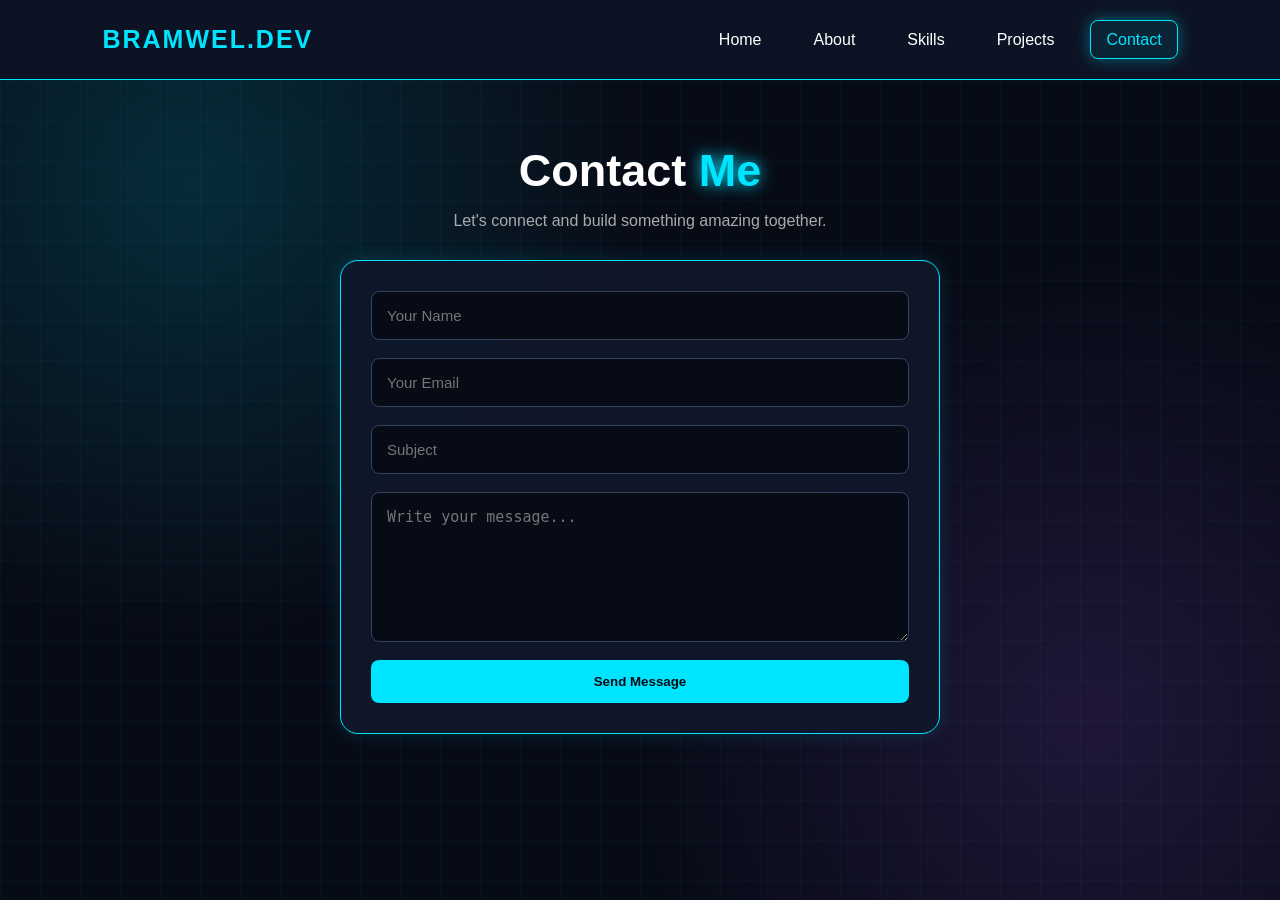
==== contact.html @ 6aed4cf4 "upload portfolio website" ====
<!DOCTYPE html>
<html lang="en">
<head>
    <meta charset="UTF-8">
    <meta name="viewport" content="width=device-width, initial-scale=1.0">
    <title>Contact | Bramwel Otido</title>
    <link rel="stylesheet" href="style.css">
</head>
<body>

<header>
    <nav class="navbar">
        <h2 class="logo">BRAMWEL.DEV</h2>

        <ul class="nav-links">
            <li><a href="index.html">Home</a></li>
            <li><a href="about.html">About</a></li>
            <li><a href="skills.html">Skills</a></li>
            <li><a href="projects.html">Projects</a></li>
            <li><a href="contact.html">Contact</a></li>
        </ul>
    </nav>
</header>

<section class="contact">
    <h1>Contact <span>Me</span></h1>
    <p>Let's connect and build something amazing together.</p>

    <div class="contact-box">
        <form id="contact-form">

            <input type="text" placeholder="Your Name" required>

            <input type="email" placeholder="Your Email" required>

            <input type="text" placeholder="Subject" required>

            <textarea placeholder="Write your message..." required></textarea>

            <button type="submit" class="send-btn">
                Send Message
            </button>

        </form>
    </div>
</section>

<script src="script.js"></script>
</body>
</html>
---- style.css ----
* {
    margin: 0;
    padding: 0;
    box-sizing: border-box;
}

body {
    background: #070b16;
    color: white;
    font-family: Arial, sans-serif;
}

/* Navigation bar */
.navbar {
    display: flex;
    justify-content: space-between;
    align-items: center;
    padding: 25px 8%;
    background: #0c1324;
    border-bottom: 1px solid #00e5ff;
}

.logo {
    color: #00e5ff;
    font-size: 25px;
    letter-spacing: 2px;
}

.nav-links {
    display: flex;
    list-style: none;
    gap: 20px;
}

.nav-links a {
    color: white;
    text-decoration: none;
    padding: 10px 15px;
    border: 1px solid transparent;
    border-radius: 8px;
    transition: 0.3s;
}

/* Hover animation */
.nav-links a:hover {
    color: #00e5ff;
    border: 1px solid #00e5ff;
    box-shadow: 0 0 15px #00e5ff;
    transform: scale(0.92);
}

/* Click animation */
.nav-links a:active {
    transform: scale(0.85);
}

/* Homepage */
.home {
    min-height: 85vh;
    display: flex;
    flex-direction: column;
    justify-content: center;
    align-items: center;
    text-align: center;
    padding: 30px;
}

.home h1 {
    font-size: clamp(30px, 5vw, 55px);
    margin-bottom: 15px;
}

.home h1 span {
    color: #00e5ff;
    text-shadow: 0 0 15px #00e5ff;
}

.home h2 {
    color: #a855f7;
    margin-bottom: 20px;
}

.home p {
    color: #aaa;
    max-width: 550px;
    line-height: 1.8;
}

.btn {
    margin-top: 25px;
    padding: 13px 25px;
    background: #00e5ff;
    color: #070b16;
    text-decoration: none;
    border-radius: 8px;
    transition: 0.3s;
}

.btn:hover {
    transform: scale(1.08);
    box-shadow: 0 0 20px #00e5ff;
}

.btn:active {
    transform: scale(0.90);
}
.about {
    min-height: 85vh;
    padding: 80px 10%;
    text-align: center;
}

.about h1 {
    font-size: 45px;
    margin-bottom: 35px;
}

.about h1 span {
    color: #00e5ff;
    text-shadow: 0 0 15px #00e5ff;
}

.about-content {
    max-width: 800px;
    margin: auto;
    padding: 35px;
    background: #10182b;
    border: 1px solid #00e5ff;
    border-radius: 15px;
    box-shadow: 0 0 20px rgba(0,229,255,0.15);
}

.about-content h2 {
    color: #a855f7;
    margin: 20px 0;
}

.about-content p {
    color: #bbb;
    line-height: 1.9;
    margin-bottom: 15px;
}
body {
    position: relative;
}

body::before {
    content: "";
    position: fixed;
    inset: 0;
    background-image:
        linear-gradient(rgba(0, 229, 255, 0.035) 1px, transparent 1px),
        linear-gradient(90deg, rgba(0, 229, 255, 0.035) 1px, transparent 1px);
    background-size: 40px 40px;
    pointer-events: none;
    z-index: -1;
}
body {
    background:
        radial-gradient(circle at 15% 20%, rgba(0, 229, 255, 0.15), transparent 35%),
        radial-gradient(circle at 85% 80%, rgba(168, 85, 247, 0.15), transparent 35%),
        #070b16;

    background-attachment: fixed;
    color: white;
}
.skills {
    min-height: 85vh;
    padding: 70px 8%;
    text-align: center;
}

.skills h1 {
    font-size: 45px;
    margin-bottom: 15px;
}

.skills h1 span {
    color: #00e5ff;
    text-shadow: 0 0 15px #00e5ff;
}

.subtitle {
    color: #aaa;
    margin-bottom: 40px;
}

.skills-container {
    display: grid;
    grid-template-columns: repeat(2, 1fr);
    gap: 25px;
}

.skill-card {
    background: rgba(16, 24, 43, 0.9);
    border: 1px solid #00e5ff;
    padding: 30px;
    border-radius: 15px;
    transition: 0.4s;
    text-align: left;
}

.skill-card:hover {
    transform: translateY(-10px);
    box-shadow: 0 0 25px #00e5ff;
}

.skill-card h2 {
    color: #00e5ff;
}

.skill-card p {
    color: #aaa;
    margin: 10px 0 20px;
}

.progress {
    height: 10px;
    background: #252e42;
    border-radius: 20px;
    overflow: hidden;
}

.progress div {
    height: 100%;
    border-radius: 20px;
    animation: fillSkills 2s ease forwards;
}

.html { width: 85%; background: #ff7043; }
.css { width: 75%; background: #2196f3; }
.javascript { width: 50%; background: #f7df1e; }
.c { width: 60%; background: #a855f7; }

@keyframes fillSkills {
    from { width: 0; }
}

@media (max-width: 650px) {
    .skills-container {
        grid-template-columns: 1fr;
    }
}
.projects {
    min-height: 85vh;
    padding: 70px 8%;
    text-align: center;
}

.projects h1 {
    font-size: 45px;
    margin-bottom: 15px;
}

.projects h1 span {
    color: #00e5ff;
    text-shadow: 0 0 15px #00e5ff;
}

.projects .subtitle {
    color: #aaa;
    margin-bottom: 40px;
}

.project-container {
    display: grid;
    grid-template-columns: repeat(3, 1fr);
    gap: 25px;
}

.project-card {
    background: rgba(16, 24, 43, 0.85);
    border: 1px solid rgba(0, 229, 255, 0.65);
    border-radius: 18px;
    padding: 35px 25px;
    transition: all 0.35s ease;
    box-shadow: 0 0 10px rgba(0, 229, 255, 0.08);
}

.project-card:hover {
    transform: translateY(-10px);
    border-color: #00e5ff;
    box-shadow:
        0 0 15px rgba(0, 229, 255, 0.6),
        0 0 35px rgba(0, 229, 255, 0.3);
}
.project-icon {
    font-size: 45px;
    margin-bottom: 20px;
}

.project-card h2 {
    color: #00e5ff;
    margin-bottom: 15px;
}

.project-card p {
    color: #aaa;
    line-height: 1.7;
    margin-bottom: 20px;
}

.project-card span {
    display: inline-block;
    color: #a855f7;
    border: 1px solid #a855f7;
    padding: 5px 10px;
    border-radius: 20px;
    margin: 4px;
    font-size: 12px;
}

@media (max-width: 800px) {
    .project-container {
        grid-template-columns: repeat(2, 1fr);
    }
}

@media (max-width: 550px) {
    .project-container {
        grid-template-columns: 1fr;
    }
}
.contact {
    min-height: 85vh;
    padding: 65px 20px;
    text-align: center;
}

.contact h1 {
    font-size: 45px;
    margin-bottom: 15px;
}

.contact h1 span {
    color: #00e5ff;
    text-shadow: 0 0 15px #00e5ff;
}

.contact p {
    color: #aaa;
    margin-bottom: 30px;
}

.contact-box {
    max-width: 600px;
    margin: auto;
    padding: 30px;
    background: rgba(16, 24, 43, 0.9);
    border: 1px solid #00e5ff;
    border-radius: 18px;
    box-shadow: 0 0 20px rgba(0, 229, 255, 0.15);
}

.contact-box form {
    display: flex;
    flex-direction: column;
    gap: 18px;
}

.contact-box input,
.contact-box textarea {
    width: 100%;
    padding: 15px;
    background: #070b16;
    border: 1px solid #34445c;
    border-radius: 8px;
    color: white;
    font-size: 15px;
    outline: none;
}

.contact-box input:focus,
.contact-box textarea:focus {
    border-color: #00e5ff;
    box-shadow: 0 0 12px #00e5ff;
}

.contact-box textarea {
    height: 150px;
    resize: vertical;
}

.send-btn {
    padding: 14px;
    background: #00e5ff;
    color: #070b16;
    border: none;
    border-radius: 8px;
    font-weight: bold;
    cursor: pointer;
    transition: 0.3s;
}

.send-btn:hover {
    transform: scale(0.96);
    box-shadow: 0 0 20px #00e5ff;
}

.send-btn:active {
    transform: scale(0.90);
}
.nav-links a.active {
    color: #00e5ff;
    border: 1px solid #00e5ff;
    background: rgba(0, 229, 255, 0.08);
    box-shadow: 0 0 15px rgba(0, 229, 255, 0.4);
}

button.clicked,
.btn.clicked {
    transform: scale(0.92);
}
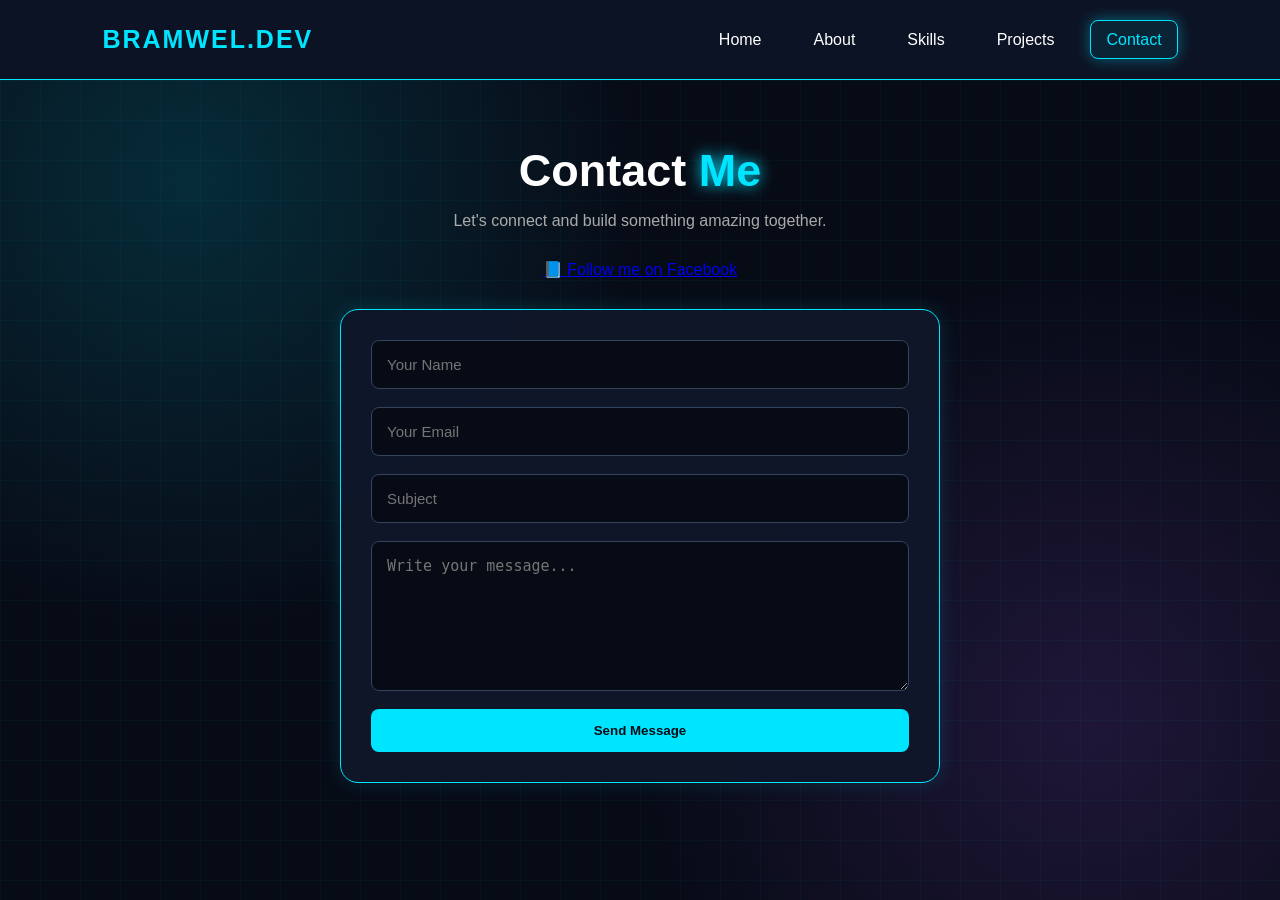
==== commit e7af367a: "Update contact.html Update contact details" ====
--- a/contact.html
+++ b/contact.html
@@ -25,7 +25,11 @@
 <section class="contact">
     <h1>Contact <span>Me</span></h1>
     <p>Let's connect and build something amazing together.</p>
-
+    <p>
+  <a href="https://www.facebook.com/profile.php?id=100095024531473" target="_blank">
+    📘 Follow me on Facebook
+  </a>
+</p>
     <div class="contact-box">
         <form id="contact-form">
 
@@ -47,4 +51,4 @@
 
 <script src="script.js"></script>
 </body>
-</html>+</html>
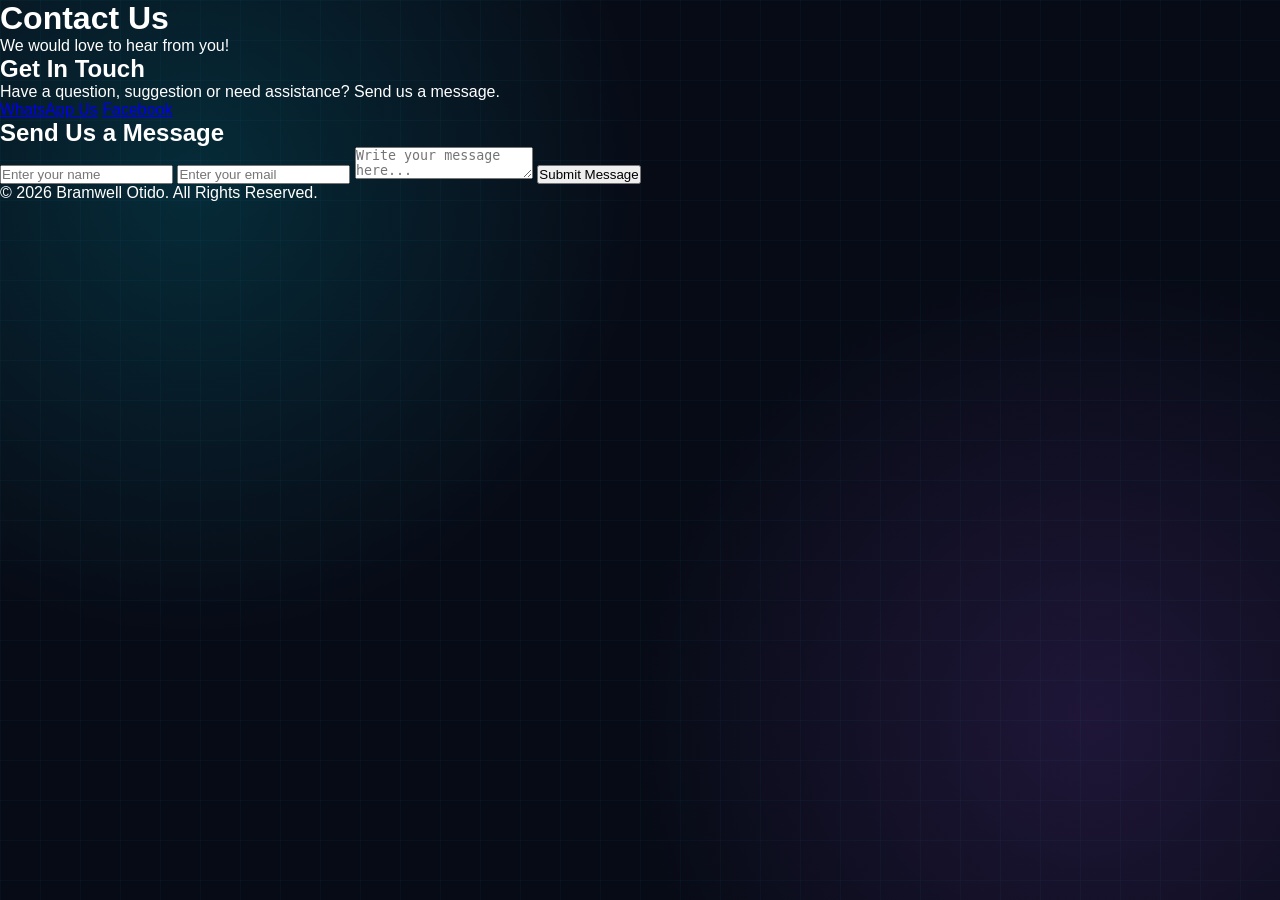
==== commit 563c59ef: "Update contact.html update contact" ====
--- a/contact.html
+++ b/contact.html
@@ -1,54 +1,63 @@
+
 <!DOCTYPE html>
 <html lang="en">
 <head>
     <meta charset="UTF-8">
     <meta name="viewport" content="width=device-width, initial-scale=1.0">
-    <title>Contact | Bramwel Otido</title>
+    <title>Contact Us | Bramwell Otido</title>
     <link rel="stylesheet" href="style.css">
 </head>
+
 <body>
 
 <header>
-    <nav class="navbar">
-        <h2 class="logo">BRAMWEL.DEV</h2>
-
-        <ul class="nav-links">
-            <li><a href="index.html">Home</a></li>
-            <li><a href="about.html">About</a></li>
-            <li><a href="skills.html">Skills</a></li>
-            <li><a href="projects.html">Projects</a></li>
-            <li><a href="contact.html">Contact</a></li>
-        </ul>
-    </nav>
+    <h1>Contact Us</h1>
+    <p>We would love to hear from you!</p>
 </header>
 
-<section class="contact">
-    <h1>Contact <span>Me</span></h1>
-    <p>Let's connect and build something amazing together.</p>
-    <p>
-  <a href="https://www.facebook.com/profile.php?id=100095024531473" target="_blank">
-    📘 Follow me on Facebook
-  </a>
-</p>
-    <div class="contact-box">
-        <form id="contact-form">
+<main class="contact-container">
 
-            <input type="text" placeholder="Your Name" required>
+    <h2>Get In Touch</h2>
 
-            <input type="email" placeholder="Your Email" required>
+    <p>Have a question, suggestion or need assistance?
+       Send us a message.</p>
 
-            <input type="text" placeholder="Subject" required>
+    <div class="social-links">
+        <a class="whatsapp"
+           href="https://wa.me/254745061120"
+           target="_blank">WhatsApp Us</a>
 
-            <textarea placeholder="Write your message..." required></textarea>
+        <a class="facebook"
+           href="https://www.facebook.com/profile.php?id=100095024531473"
+           target="_blank">Facebook</a>
+    </div>
 
-            <button type="submit" class="send-btn">
-                Send Message
-            </button>
+    <h2>Send Us a Message</h2>
 
-        </form>
-    </div>
-</section>
+    <form action="https://formsubmit.co/YOUR_EMAIL@example.com"
+          method="POST">
 
-<script src="script.js"></script>
+        <input type="text" name="name"
+               placeholder="Enter your name" required>
+
+        <input type="email" name="email"
+               placeholder="Enter your email" required>
+
+        <textarea name="message"
+                  placeholder="Write your message here..."
+                  required></textarea>
+
+        <input type="hidden" name="_subject"
+               value="New Website Contact Message">
+
+        <button type="submit">Submit Message</button>
+    </form>
+
+</main>
+
+<footer>
+    <p>&copy; 2026 Bramwell Otido. All Rights Reserved.</p>
+</footer>
+
 </body>
 </html>
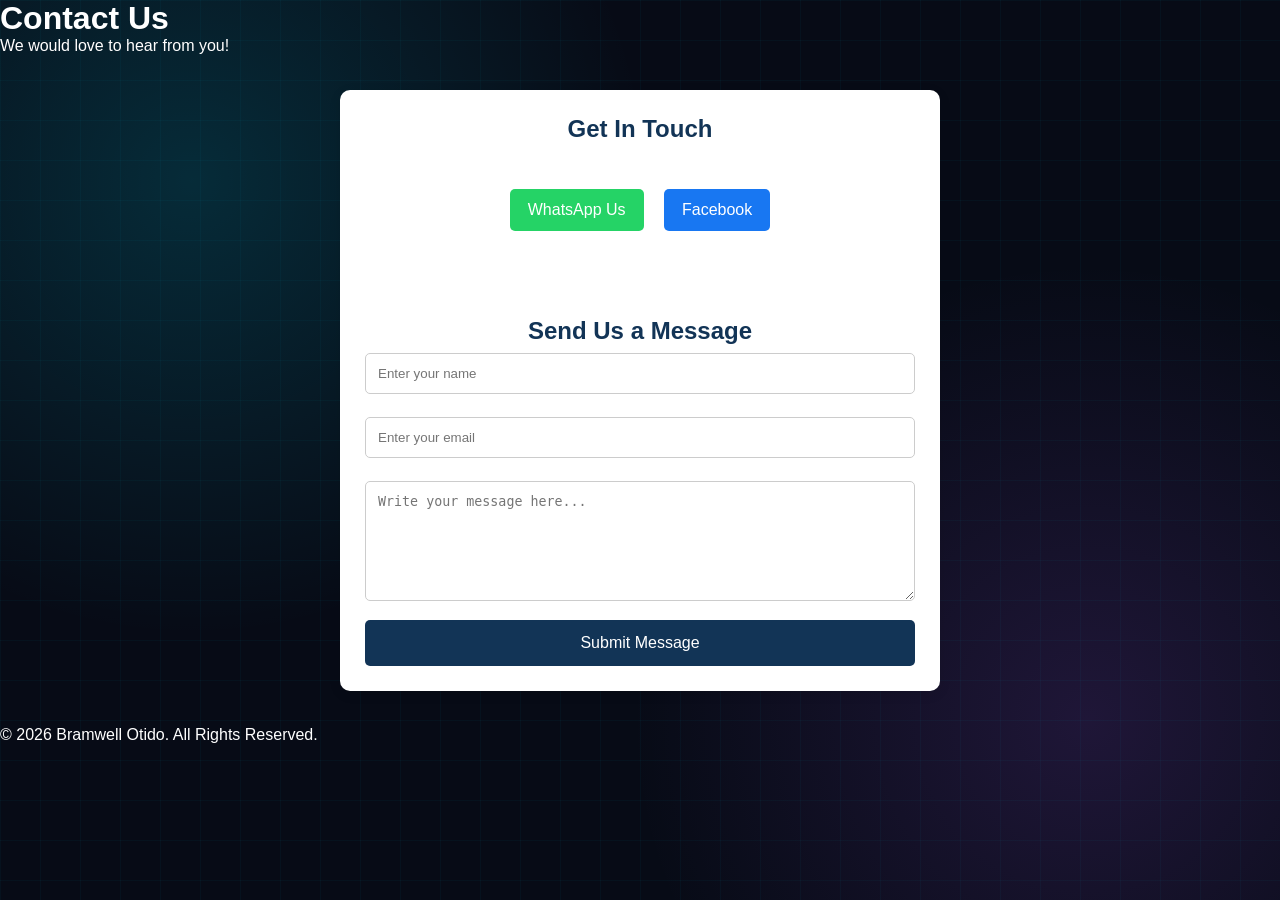
==== commit b09a9514: "Update contact.html update contact" ====
--- a/contact.html
+++ b/contact.html
@@ -30,6 +30,13 @@
         <a class="facebook"
            href="https://www.facebook.com/profile.php?id=100095024531473"
            target="_blank">Facebook</a>
+
+        <p>
+    Email:
+    <a href="mailto:engineerotido@gmail.com">
+        engineerotido@gmail.com
+    </a>
+</p>
     </div>
 
     <h2>Send Us a Message</h2>
--- a/style.css
+++ b/style.css
@@ -410,4 +410,71 @@
 button.clicked,
 .btn.clicked {
     transform: scale(0.92);
-}+}
+
+/* CONTACT PAGE */
+
+.contact-container {
+    max-width: 600px;
+    margin: 35px auto;
+    padding: 25px;
+    background: white;
+    border-radius: 10px;
+    box-shadow: 0 3px 12px rgba(0,0,0,0.1);
+}
+
+.contact-container h2 {
+    text-align: center;
+    color: #123456;
+}
+
+.contact-container input,
+.contact-container textarea {
+    width: 100%;
+    padding: 12px;
+    margin: 8px 0 15px;
+    border: 1px solid #ccc;
+    border-radius: 5px;
+    box-sizing: border-box;
+}
+
+.contact-container textarea {
+    height: 120px;
+}
+
+.social-links {
+    text-align: center;
+    margin: 20px 0;
+}
+
+.social-links a {
+    display: inline-block;
+    padding: 12px 18px;
+    margin: 8px;
+    color: white;
+    text-decoration: none;
+    border-radius: 5px;
+}
+
+.whatsapp {
+    background: #25D366;
+}
+
+.facebook {
+    background: #1877F2;
+}
+
+.contact-container button {
+    width: 100%;
+    padding: 14px;
+    background: #123456;
+    color: white;
+    border: none;
+    border-radius: 5px;
+    cursor: pointer;
+    font-size: 16px;
+}
+
+.contact-container button:hover {
+    background: #2563eb;
+}
